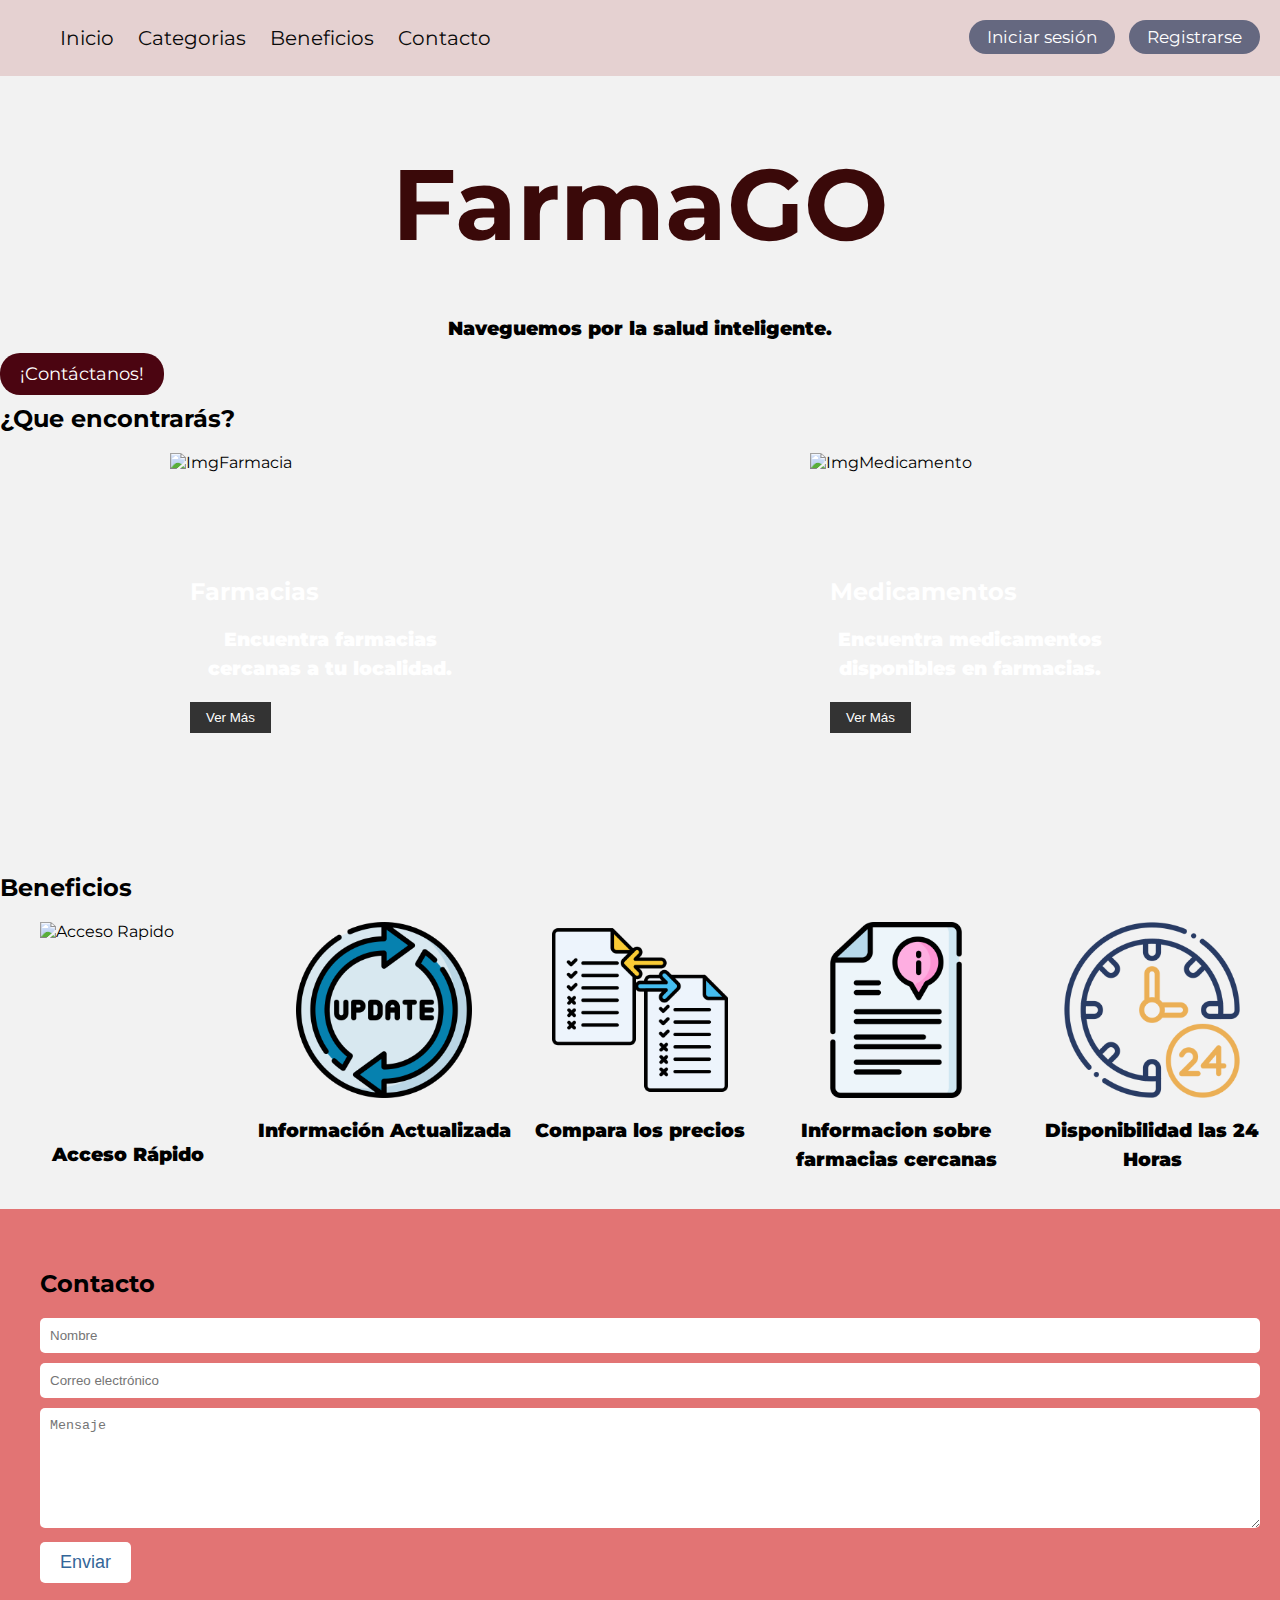
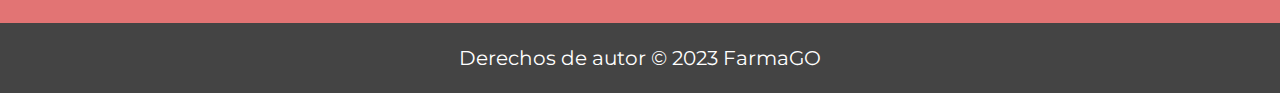
==== index.html @ 6d3fc54b "Add files via upload" ====
<!DOCTYPE html>
<html lang="es">
<head>
    <meta charset="UTF-8">
    <meta name="viewport" content="width=device-width, initial-scale=1.0">
    <title>FarmaGo</title>
    <link rel="preconnect" href="https://fonts.googleapis.com">
  <link rel="preconnect" href="https://fonts.gstatic.com" crossorigin>
  <link href="https://fonts.googleapis.com/css2?family=Montserrat:wght@300&family=Satisfy&display=swap" rel="stylesheet">
  <link rel="stylesheet" href="styles.css"> <!-- Archivo CSS para estilos adicionales -->
  <link rel="icon" href="iconospace.ico">
  <script src="funciones.js"></script> <!-- Archivo JavaScript con las funciones -->
</head>
<body>
    <header>
        <nav>
            <ul>
              <li><a href="#inicio">Inicio</a></li>
              <li><a href="#categorias">Categorias</a></li>
              <li><a href="#Beneficios">Beneficios</a></li>
              <li><a href="#contacto">Contacto</a></li>
      <div id="botones-esquina">
        <button onclick="location.href='iniciar_sesion.html'">Iniciar sesión</button>
        <button onclick="location.href='registrarse.html'">Registrarse</button>
      </div>
            </ul>
          </nav>
    </header>
    <section id="inicio">
        <h1>FarmaGO</h1>
        <p>Naveguemos por la salud inteligente.</p>
        <a href="#contacto" class="cta">¡Contáctanos!</a>
      </section>
      <section id="categorias">
        <h2>¿Que encontrarás?</h2>
        <div class="container">
          <div class="box">
            <img src="Farmacia.png" alt="ImgFarmacia" class="box-image">
            <div class="box-content">
              <h2>Farmacias</h2>
              <p>Encuentra farmacias cercanas a tu localidad.</p>
              <button>Ver Más</button>
            </div>
          </div>
          <div class="box">
            <img src="Medicamento.png" alt="ImgMedicamento" class="box-image">
            <div class="box-content">
              <h2>Medicamentos</h2>
              <p>Encuentra medicamentos disponibles en farmacias.</p>
              <button>Ver Más</button>
            </div>
          </div>
        </div>
      </section>
      <section id="Beneficios">
        <h2>Beneficios</h2>
        <ul>
          <li>
            <img src="AccesoRapido" alt="Acceso Rapido" width="176" height="200">
            <p>Acceso Rápido</p>
          </li>
          <li>
            <img src="InformacionActualizada.png" alt="Acceso a documentacion Actual" width="176" height="150">
            <p>Información Actualizada</p>
          </li>
          <li>
            <img src="CompararPrecios.png" alt="Comparar Precios de productos" width="176" height="200">
            <p>Compara los precios</p>
          </li>
          <li>
            <img src="Informacion.png" alt="Informacion sobre farmacias" width="176" height="200">
            <p>Informacion sobre farmacias cercanas</p>
          </li>
          <li>
            <img src="Atencion24Hrs.png" alt="Disponibilidad 24 Horas" width="176" height="200">
            <p>Disponibilidad las 24 Horas</p>
          </li>
        </ul>
      </section>
      <section id="contacto">
        <h2>Contacto</h2>
        <form id="contacto-form" onsubmit="return mostrarMensaje()">
          <input type="text" name="nombre" placeholder="Nombre" required>
          <input type="email" name="email" placeholder="Correo electrónico" required>
          <textarea name="mensaje" placeholder="Mensaje" required></textarea>
          <input type="submit" value="Enviar">
        </form>
      </section>  
      <footer>
        <p>Derechos de autor &copy; 2023 FarmaGO</p>
      </footer>
</body>
</html>
---- styles.css ----
body {
    font-family: 'Montserrat', sans-serif;
    margin: 0;
    padding: 0;
    background-color: #f2f2f2;
    background-image: url('FondoEntero.png');
    background-repeat: repeat;
    animation: backgroundAnimation 15s linear infinite;
    background-position: bottom;  
  }

  header {
    background-color: #cf96965b;
    padding: 10px;
  }

  nav ul {
    list-style: none;
    padding: 10;
    margin: 20;
  }
  
  nav ul li {
    display: inline;
    margin-right: 0px;
  }
  
  nav ul li a {
    text-decoration: none;
    color: #0a0a0a;
    padding: 10px;
    font-size: 20px;
    border-radius: 10px;
    transition: background-color 0.5s ease;
  }
  
  nav ul li a:hover {
    background-color: rgba(255, 255, 255, 0.17);
  }

  section p {
    font-size: 19px;
    font-weight: 1000;
    font-style: 'Monserrat';
    line-height: 1.5;
  }
  
  h1 {
    color: #3a0909;
    font-size: 100px;
    margin-bottom: 50px;
    text-align: center
  }
  
  p {
    font-size: 20px;
    line-height: 1.5;
    text-align: center;
  }

  .cta {
    display: inline;
    background-color: #4b0511;
    color: #ffffff;
    padding: 10px 20px;
    text-decoration: none;
    border-radius: 20px;
    font-size: 18px;
    margin-top: 20px;
  }
  
  .cta:hover{
    background-color: #253c46;
  }

  .container {
    display: flex;
    justify-content: space-around;
  }

  .box {
    width: 300px;
    height: 300px;
    position: relative;
    overflow: hidden;
  }

  .box-image {
    width: 100%;
    height: 100%;
    object-fit: cover;
  }

  .box-content {
    position: absolute;
    bottom: 20px;
    left: 20px;
    color: white;
  }
  
  button {
    background-color: #333;
    color: white;
    padding: 8px 16px;
    border: none;
    cursor: pointer;
  }
  
  #Beneficios h2 {
    margin-top: 120px;
  }
  
  #Beneficios ul {
    display: flex;
    flex-wrap: wrap; 
    justify-content: space-between;
    list-style-type: none;
    padding: 0;
  }
  
  #Beneficios li {
    flex: 1; /* Hace que los elementos tengan igual ancho y se ajusten horizontalmente */
    margin-bottom: 0px; /* Espacio entre elementos en la dirección vertical */
  }
  
  #Beneficios img {
    max-width: 100%;
    height: auto;
    display: block;
    margin: 0 auto;
  }
  
  #Beneficios li:last-child {
    margin-right: 0; /* Elimina el margen derecho de la última imagen */
  }

  
  #Beneficios p {
    text-align: center;
  
  }

  #contacto {
    background-color: #e27474;
    padding: 40px;
  }
  
  #contacto h2 {
    color: #000000;
    font-size: 24px;
    margin-bottom: 20px;
  }
  
  #contacto input[type="text"],
  #contacto input[type="email"],
  #contacto textarea {
    width: 100%;
    padding: 10px;
    margin-bottom: 10px;
    border-radius: 5px;
    border: none;
  }
  
  #contacto textarea {
    height: 100px;
  }
  
  #contacto input[type="submit"] {
    display: block;
    background-color: #fff;
    color: #336699;
    border: none;
    padding: 10px 20px;
    border-radius: 5px;
    font-size: 18px;
    cursor: pointer;
  }
  
  footer {
    background-color: #444;
    color: #fff;
    padding: 20px;
    text-align: center;
  }
  
  footer p {
    margin: 0;
  }
  
  /* Estilos para los botones de inicio de sesión y registro */
  #botones-esquina {
    position: absolute;
    top: 20px;
    right: 20px;
    z-index: 9999;
    transition: top 0.5s ease;
  }
  
  #botones-esquina button {
    font-family: 'Montserrat', sans-serif;
    background-color: #656880;
    color: #ffffff;
    border: none;
    padding: 7px 18px;
    border-radius: 20px;
    font-size: 17px;
    margin-left: 10px;
    cursor: pointer;
    transition: background-color 0.5s ease;
  }
  
  #botones-esquina button:hover {
    background-color: #88b1da;
  }
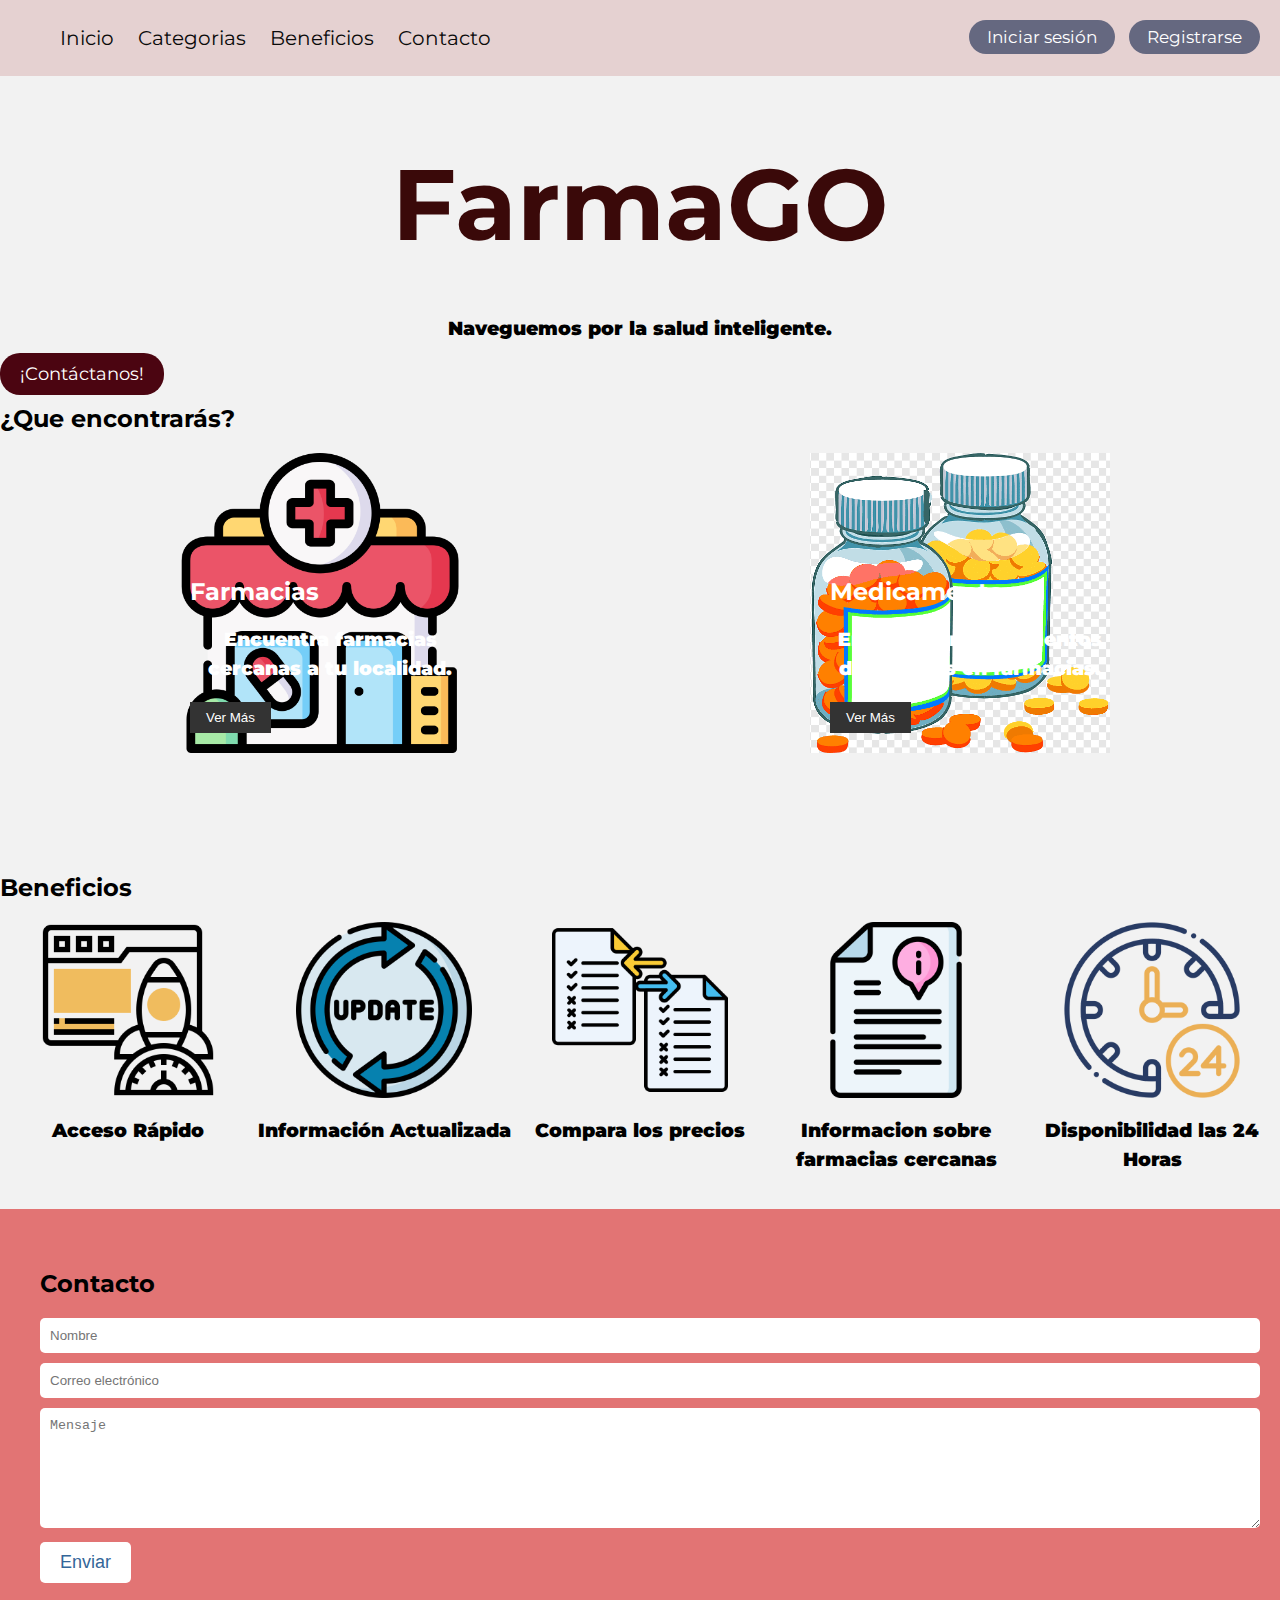
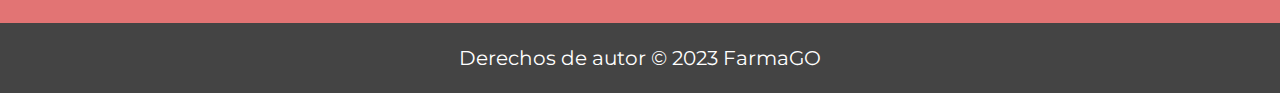
==== commit b3a89394: "Update index.html" ====
--- a/index.html
+++ b/index.html
@@ -56,7 +56,7 @@
         <h2>Beneficios</h2>
         <ul>
           <li>
-            <img src="AccesoRapido" alt="Acceso Rapido" width="176" height="200">
+            <img src="AccesoRapido.png" alt="Acceso Rapido" width="176" height="200">
             <p>Acceso Rápido</p>
           </li>
           <li>
@@ -90,4 +90,4 @@
         <p>Derechos de autor &copy; 2023 FarmaGO</p>
       </footer>
 </body>
-</html>+</html>
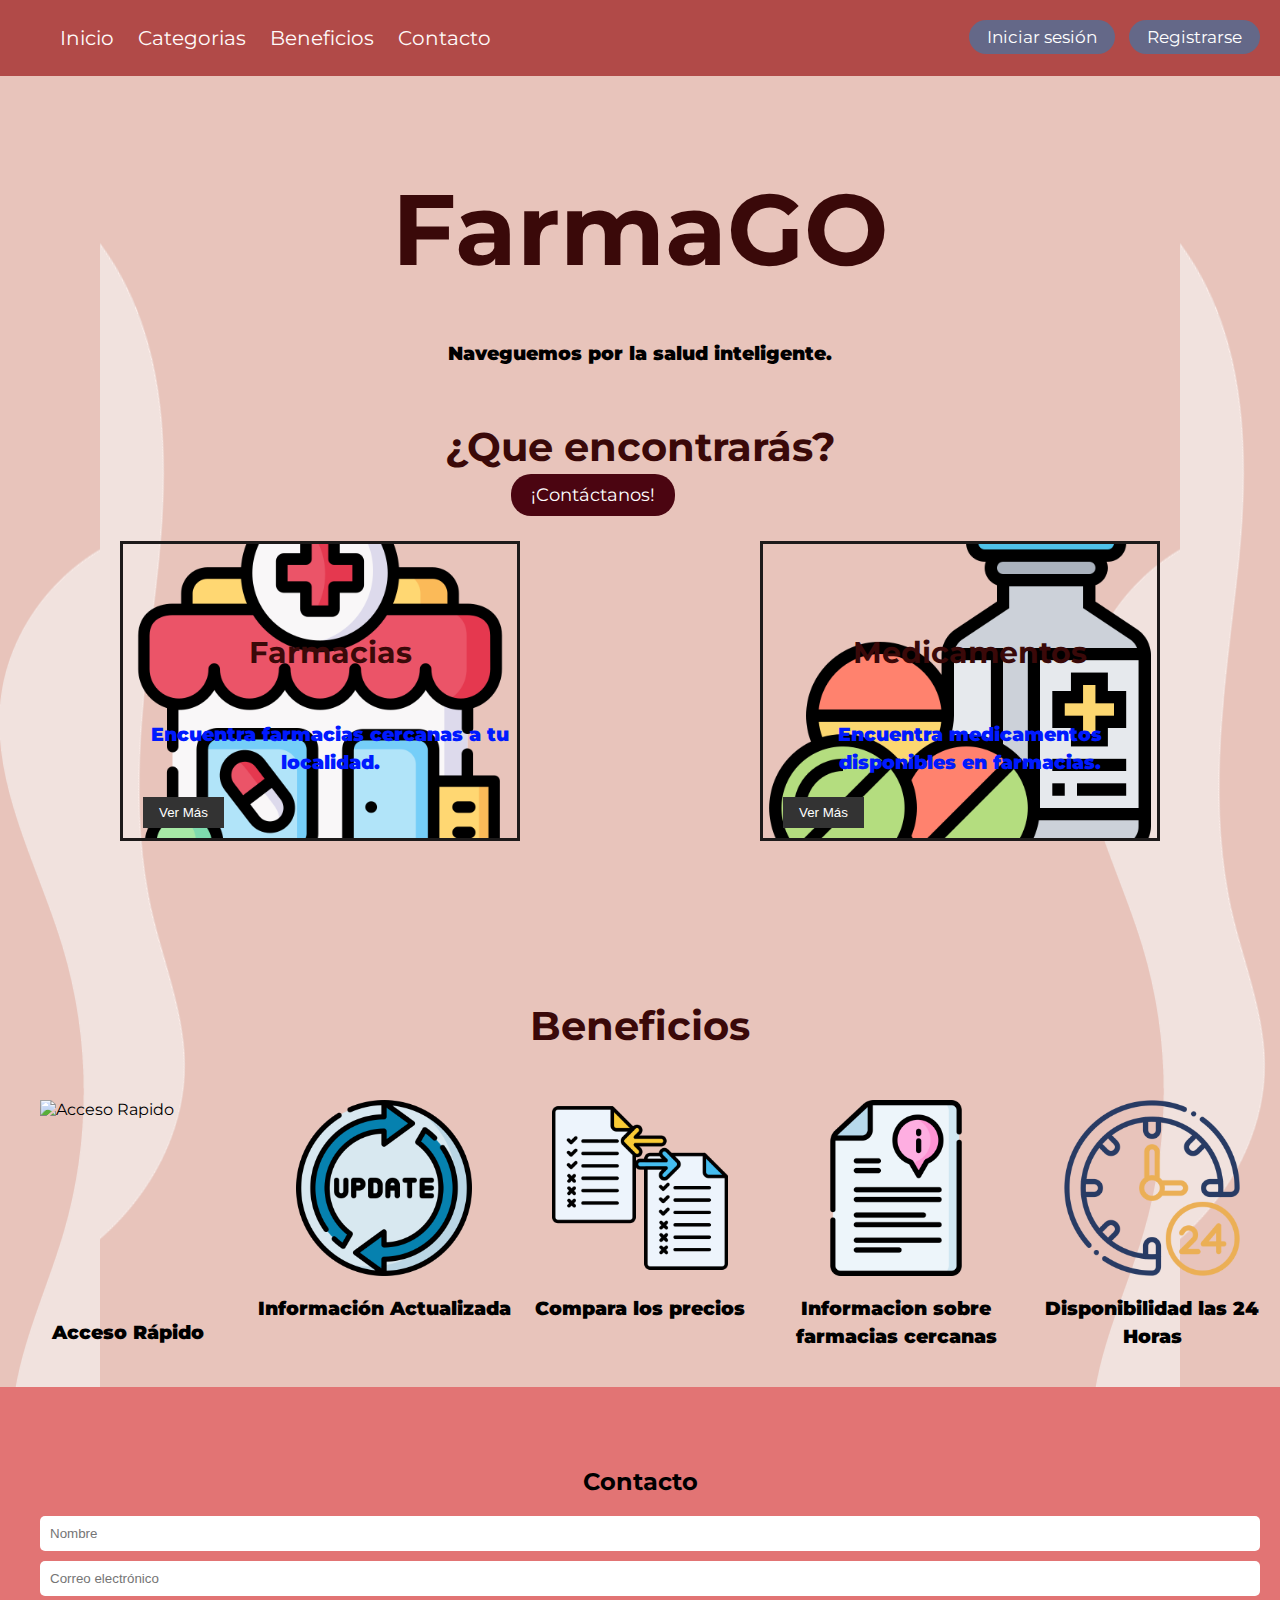
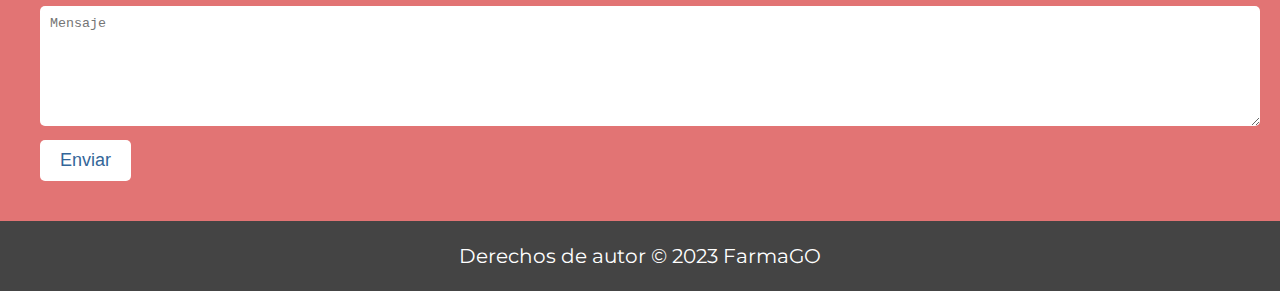
==== commit 112a3f2f: "Add files via upload" ====
--- a/index.html
+++ b/index.html
@@ -37,7 +37,7 @@
           <div class="box">
             <img src="Farmacia.png" alt="ImgFarmacia" class="box-image">
             <div class="box-content">
-              <h2>Farmacias</h2>
+              <h3>Farmacias</h3>
               <p>Encuentra farmacias cercanas a tu localidad.</p>
               <button>Ver Más</button>
             </div>
@@ -45,7 +45,7 @@
           <div class="box">
             <img src="Medicamento.png" alt="ImgMedicamento" class="box-image">
             <div class="box-content">
-              <h2>Medicamentos</h2>
+              <h3>Medicamentos</h3>
               <p>Encuentra medicamentos disponibles en farmacias.</p>
               <button>Ver Más</button>
             </div>
@@ -56,7 +56,7 @@
         <h2>Beneficios</h2>
         <ul>
           <li>
-            <img src="AccesoRapido.png" alt="Acceso Rapido" width="176" height="200">
+            <img src="AccesoRapido" alt="Acceso Rapido" width="176" height="200">
             <p>Acceso Rápido</p>
           </li>
           <li>
@@ -90,4 +90,4 @@
         <p>Derechos de autor &copy; 2023 FarmaGO</p>
       </footer>
 </body>
-</html>
+</html>--- a/styles.css
+++ b/styles.css
@@ -10,7 +10,7 @@
   }
 
   header {
-    background-color: #cf96965b;
+    background-color: #a73535da;
     padding: 10px;
   }
 
@@ -27,7 +27,7 @@
   
   nav ul li a {
     text-decoration: none;
-    color: #0a0a0a;
+    color: #fffafa;
     padding: 10px;
     font-size: 20px;
     border-radius: 10px;
@@ -48,6 +48,22 @@
   h1 {
     color: #3a0909;
     font-size: 100px;
+    margin-bottom: 50px;
+    text-align: center;
+    padding-top: 25px;
+  }
+
+  h2 {
+    color: #3a0909;
+    font-size: 40px;
+    margin-bottom: 50px;
+    text-align: center;
+    padding-top:20px;
+  }
+
+  h3 {
+    color: #3a0909;
+    font-size: 30px;
     margin-bottom: 50px;
     text-align: center
   }
@@ -67,6 +83,9 @@
     border-radius: 20px;
     font-size: 18px;
     margin-top: 20px;
+    position: absolute;
+    top: 12cm;
+    right: 16cm;
   }
   
   .cta:hover{
@@ -79,10 +98,13 @@
   }
 
   .box {
-    width: 300px;
+    width: 400px;
     height: 300px;
     position: relative;
     overflow: hidden;
+    border: 3px solid #1d1a1a; /* Añade un borde de 2px sólido de color gris claro */
+    box-sizing: border-box; /* Asegura que el tamaño total del elemento incluya el borde */
+    margin: 20px; /* Añade un margen entre los cuadros para separarlos visualmente */
   }
 
   .box-image {
@@ -93,9 +115,9 @@
 
   .box-content {
     position: absolute;
-    bottom: 20px;
+    bottom: 10px;
     left: 20px;
-    color: white;
+    color: rgb(0, 26, 255);
   }
   
   button {
@@ -103,9 +125,12 @@
     color: white;
     padding: 8px 16px;
     border: none;
-    cursor: pointer;
-  }
-  
+    cursor: pointer; 
+  }
+  
+  button:hover{
+    background-color: #49739e;
+  }
   #Beneficios h2 {
     margin-top: 120px;
   }
@@ -198,7 +223,7 @@
   
   #botones-esquina button {
     font-family: 'Montserrat', sans-serif;
-    background-color: #656880;
+    background-color: #646888;
     color: #ffffff;
     border: none;
     padding: 7px 18px;
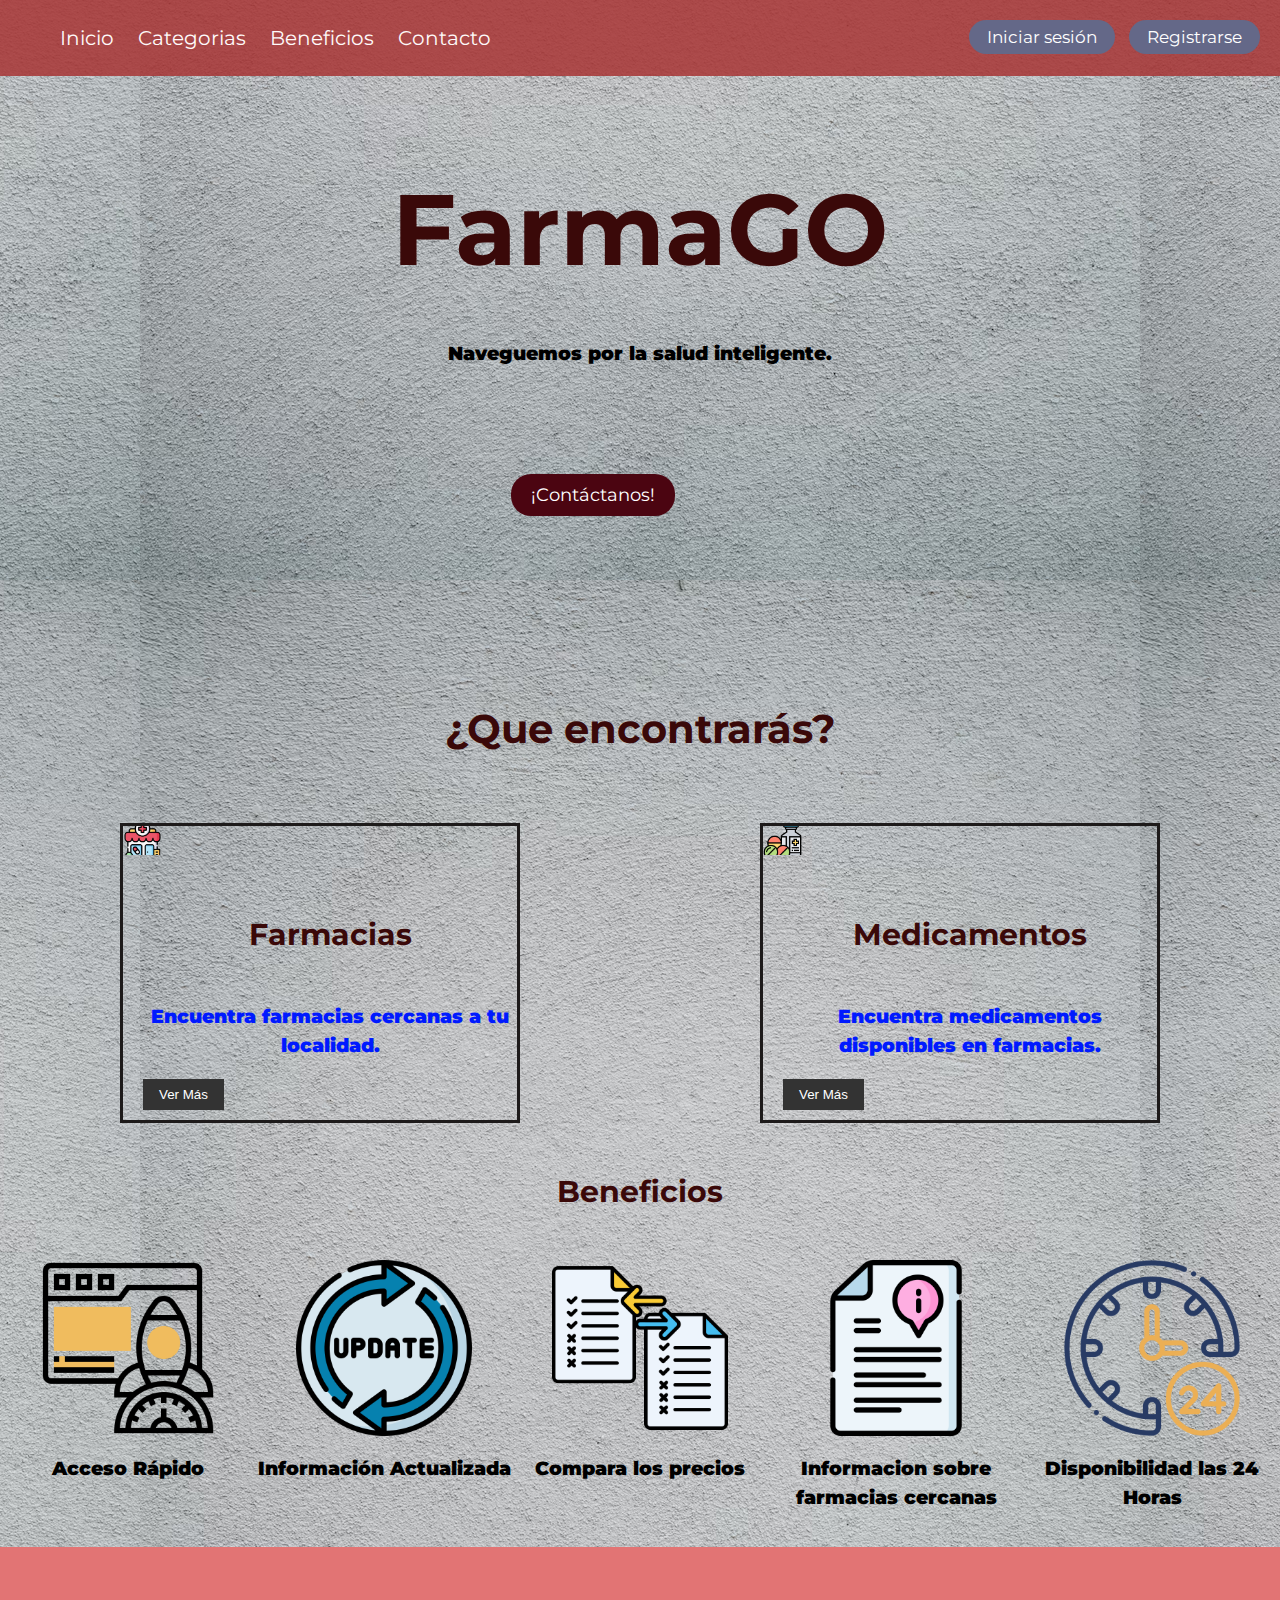
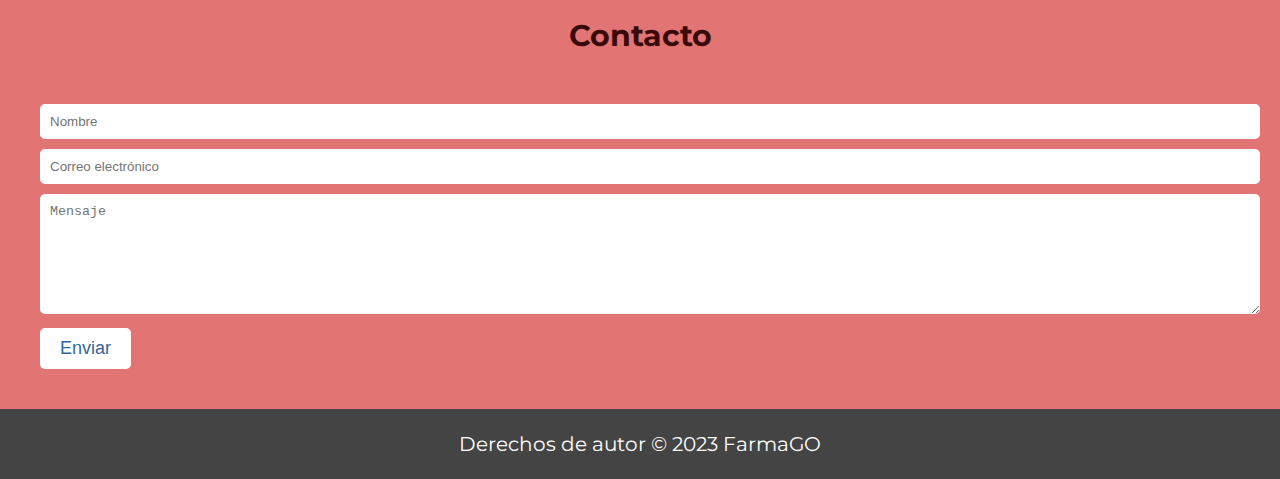
==== commit 3b4cc626: "Add files via upload" ====
--- a/index.html
+++ b/index.html
@@ -32,6 +32,7 @@
         <a href="#contacto" class="cta">¡Contáctanos!</a>
       </section>
       <section id="categorias">
+        
         <h2>¿Que encontrarás?</h2>
         <div class="container">
           <div class="box">
@@ -53,10 +54,10 @@
         </div>
       </section>
       <section id="Beneficios">
-        <h2>Beneficios</h2>
+        <h3>Beneficios</h3>
         <ul>
           <li>
-            <img src="AccesoRapido" alt="Acceso Rapido" width="176" height="200">
+            <img src="AccesoRapido.png" alt="Acceso Rapido" width="176" height="200">
             <p>Acceso Rápido</p>
           </li>
           <li>
@@ -78,7 +79,7 @@
         </ul>
       </section>
       <section id="contacto">
-        <h2>Contacto</h2>
+        <h3>Contacto</h3>
         <form id="contacto-form" onsubmit="return mostrarMensaje()">
           <input type="text" name="nombre" placeholder="Nombre" required>
           <input type="email" name="email" placeholder="Correo electrónico" required>
--- a/styles.css
+++ b/styles.css
@@ -3,7 +3,7 @@
     margin: 0;
     padding: 0;
     background-color: #f2f2f2;
-    background-image: url('FondoEntero.png');
+    background-image: url('Fondo.png');
     background-repeat: repeat;
     animation: backgroundAnimation 15s linear infinite;
     background-position: bottom;  
@@ -58,7 +58,7 @@
     font-size: 40px;
     margin-bottom: 50px;
     text-align: center;
-    padding-top:20px;
+    padding-top:8cm;
   }
 
   h3 {
@@ -108,8 +108,8 @@
   }
 
   .box-image {
-    width: 100%;
-    height: 100%;
+    width: 10%;
+    height: 10%;
     object-fit: cover;
   }
 
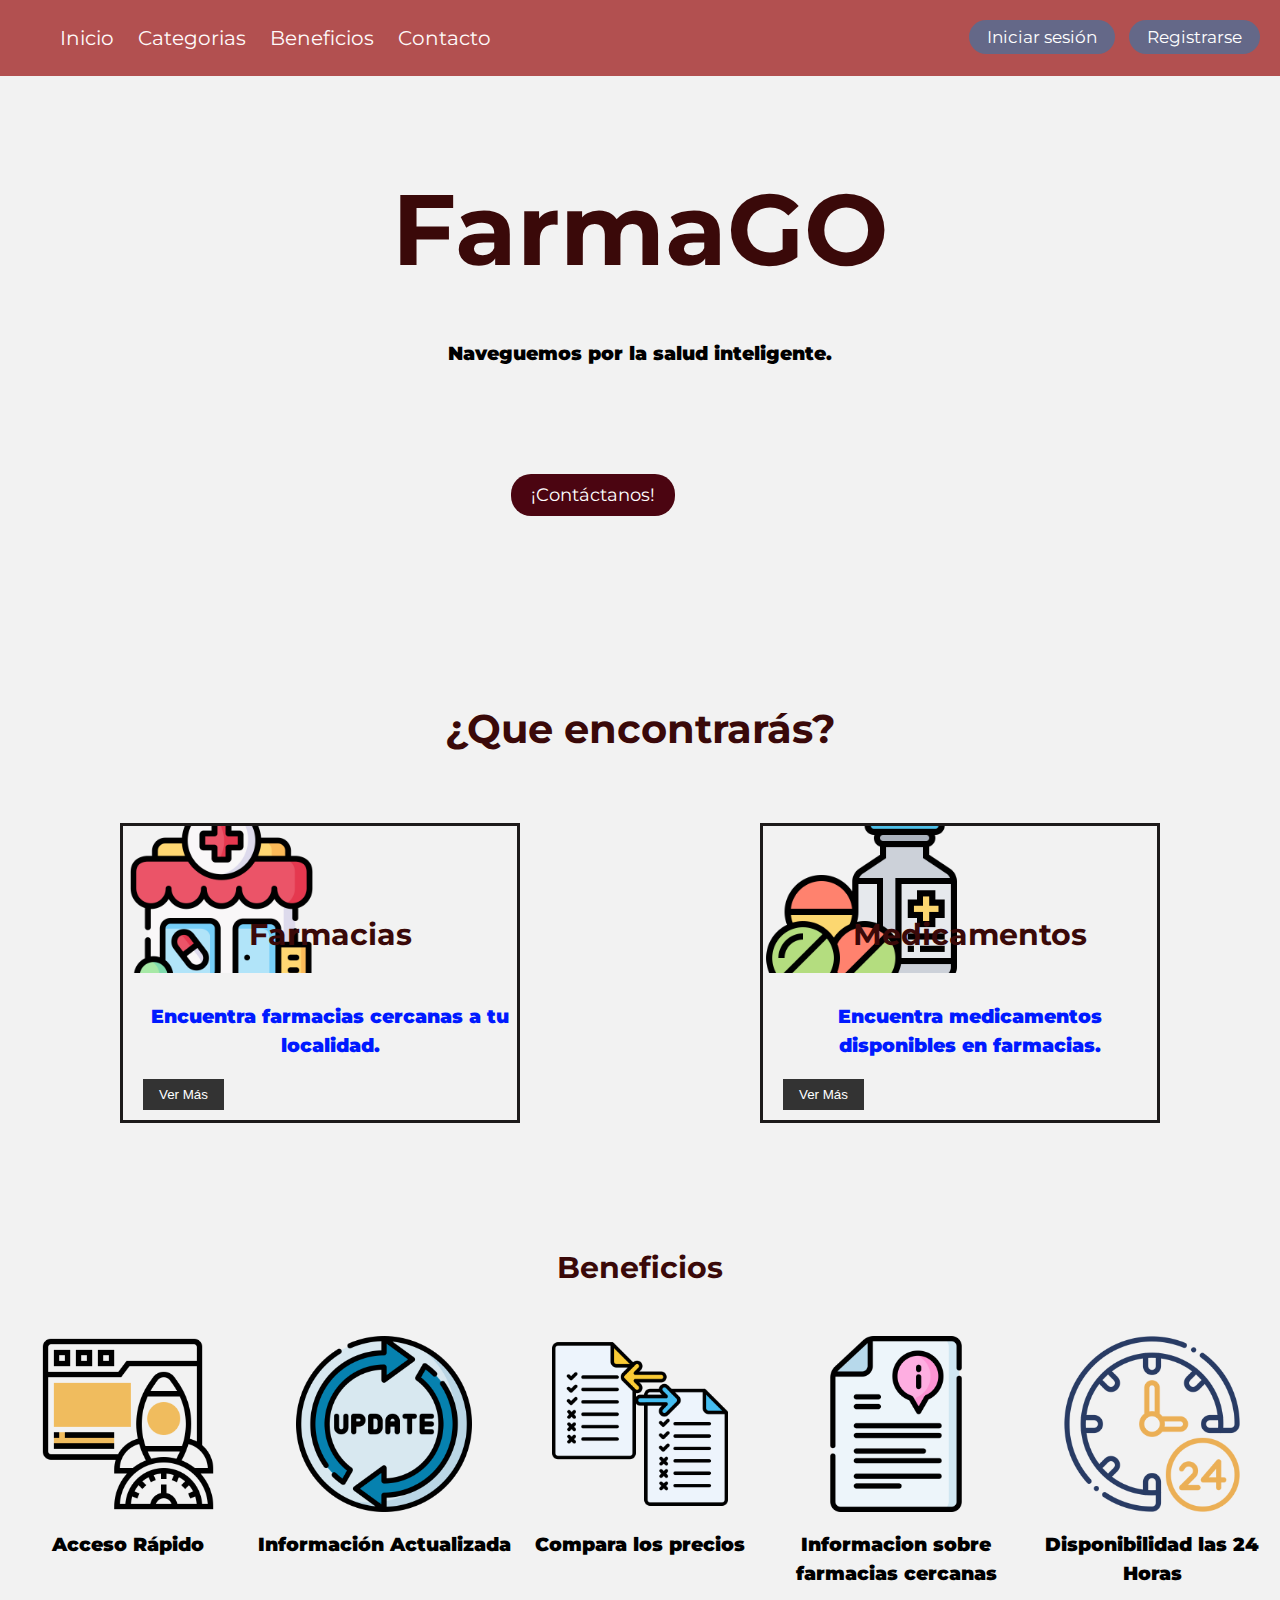
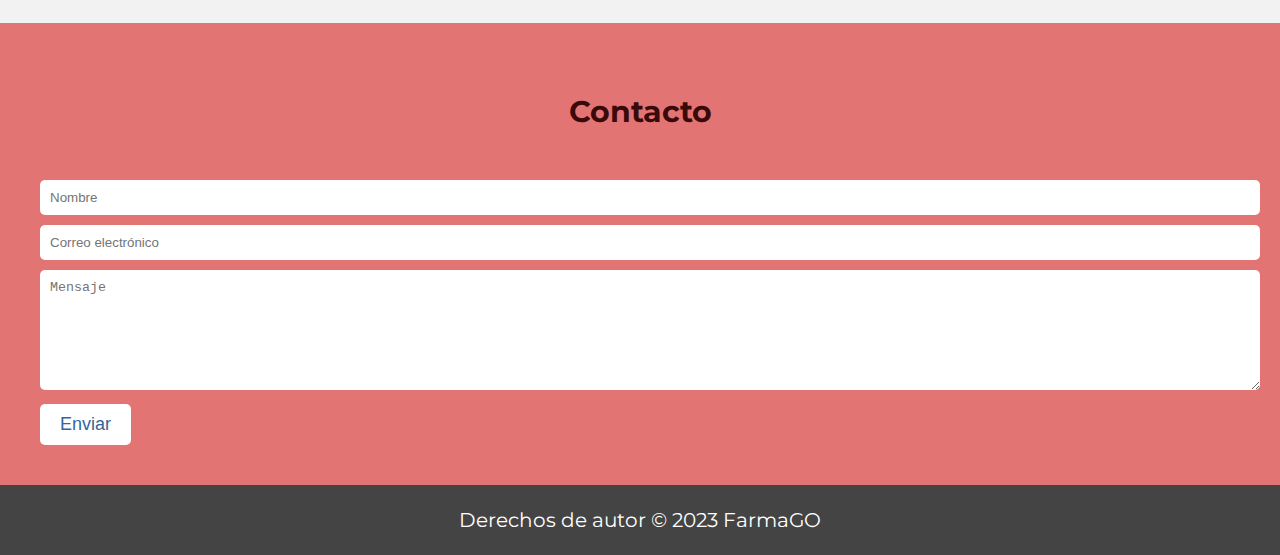
==== commit 68ccc1ba: "Update index.html" ====
--- a/index.html
+++ b/index.html
@@ -54,6 +54,10 @@
         </div>
       </section>
       <section id="Beneficios">
+          <br>
+           <br>
+           <br>
+           <br>
         <h3>Beneficios</h3>
         <ul>
           <li>
@@ -91,4 +95,4 @@
         <p>Derechos de autor &copy; 2023 FarmaGO</p>
       </footer>
 </body>
-</html>+</html>
--- a/styles.css
+++ b/styles.css
@@ -3,7 +3,6 @@
     margin: 0;
     padding: 0;
     background-color: #f2f2f2;
-    background-image: url('Fondo.png');
     background-repeat: repeat;
     animation: backgroundAnimation 15s linear infinite;
     background-position: bottom;  
@@ -108,8 +107,8 @@
   }
 
   .box-image {
-    width: 10%;
-    height: 10%;
+    width: 50%;
+    height: 50%;
     object-fit: cover;
   }
 
@@ -238,4 +237,4 @@
     background-color: #88b1da;
   }
 
-  +  
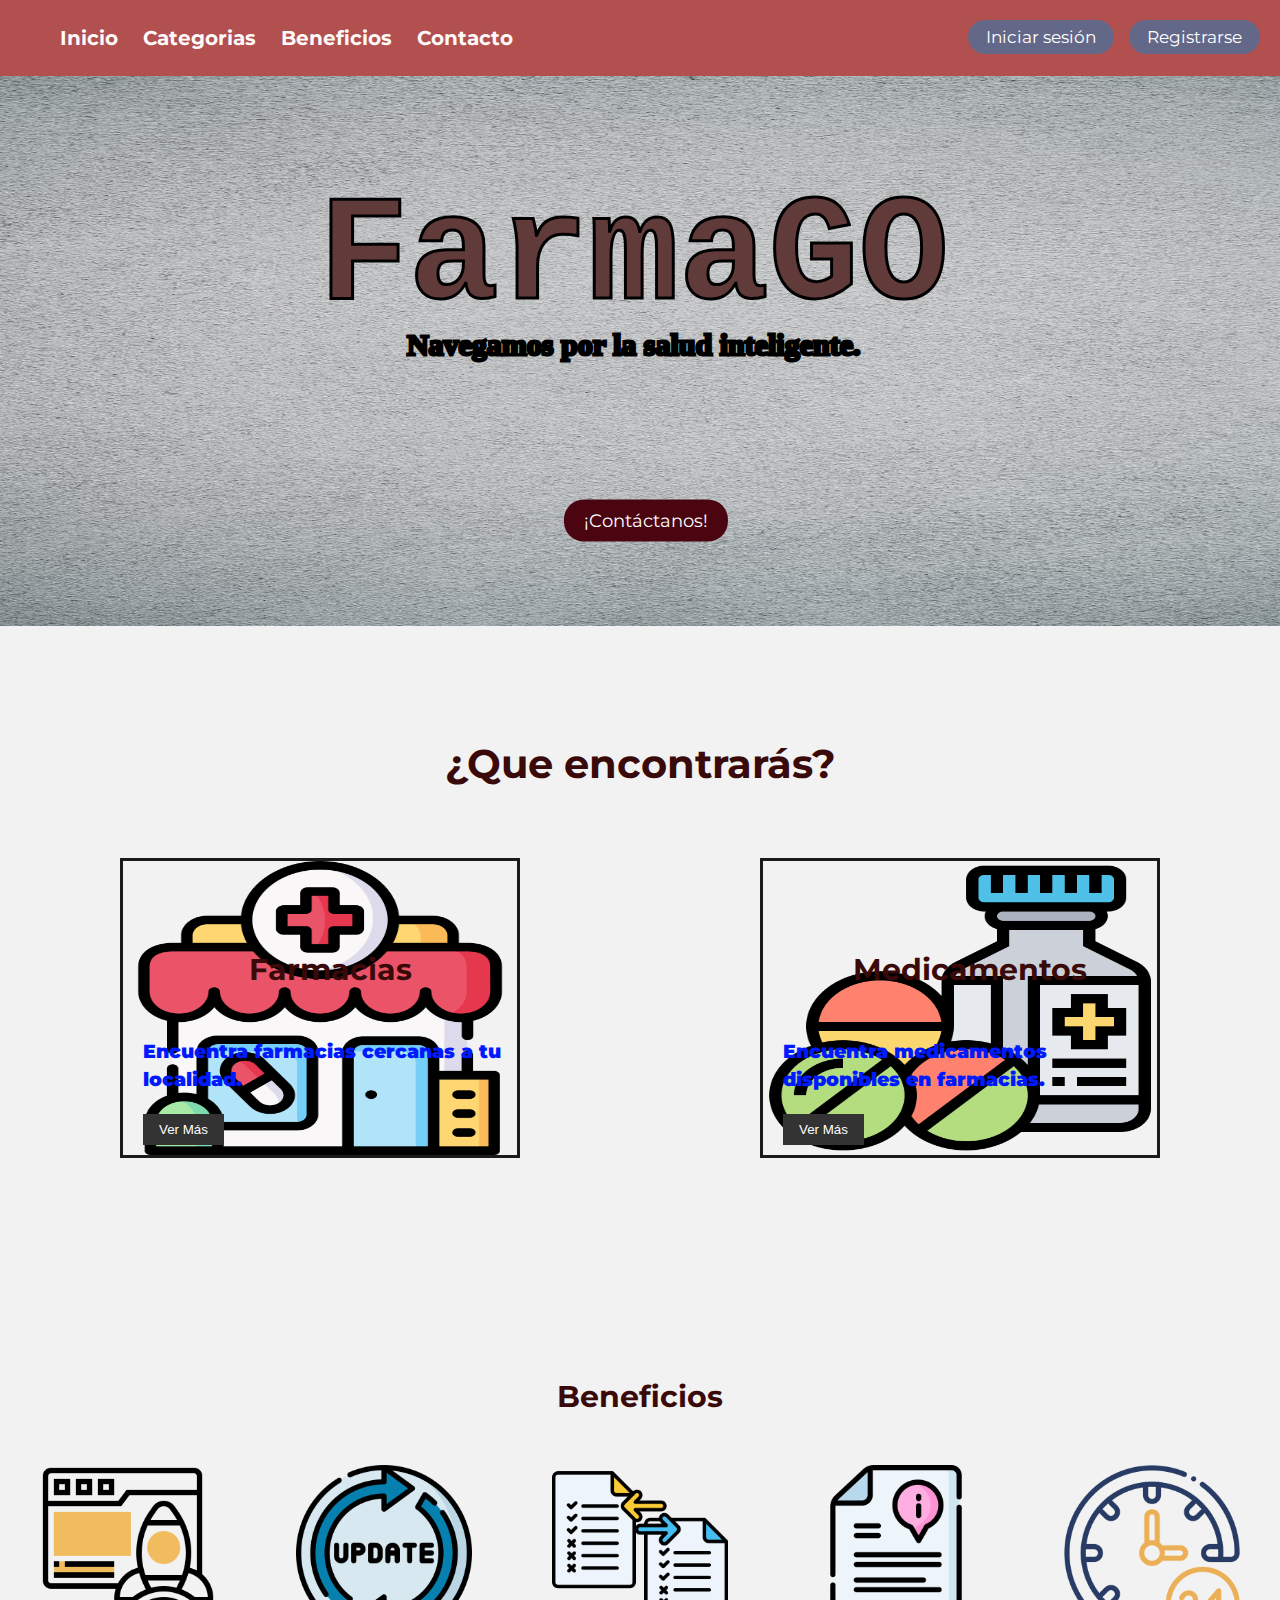
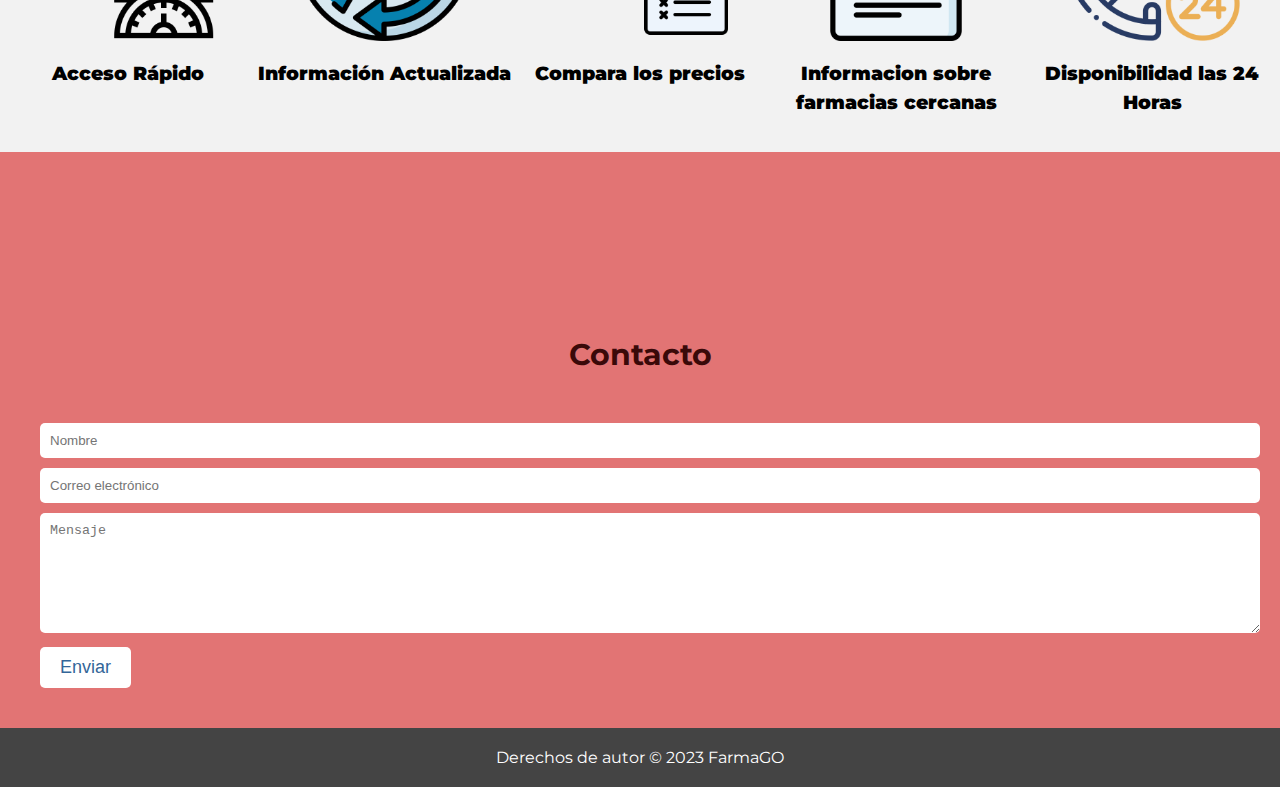
==== commit 93f72a7b: "Add files via upload" ====
--- a/index.html
+++ b/index.html
@@ -24,15 +24,20 @@
         <button onclick="location.href='registrarse.html'">Registrarse</button>
       </div>
             </ul>
-          </nav>
+        </nav>
     </header>
     <section id="inicio">
+    <div class="contenedor-imagen">
+      <img class="imagen" src="Fondo.png" alt="Imagen de Inicio">
+      <div class="superpuesto">
+        <br>
         <h1>FarmaGO</h1>
-        <p>Naveguemos por la salud inteligente.</p>
+        <p>Navegamos por la salud inteligente.</p>
         <a href="#contacto" class="cta">¡Contáctanos!</a>
+      </div>
+    </div>
       </section>
       <section id="categorias">
-        
         <h2>¿Que encontrarás?</h2>
         <div class="container">
           <div class="box">
@@ -54,10 +59,9 @@
         </div>
       </section>
       <section id="Beneficios">
-          <br>
-           <br>
-           <br>
-           <br>
+        <br>
+        <br>
+        <br>
         <h3>Beneficios</h3>
         <ul>
           <li>
@@ -95,4 +99,4 @@
         <p>Derechos de autor &copy; 2023 FarmaGO</p>
       </footer>
 </body>
-</html>
+</html>--- a/styles.css
+++ b/styles.css
@@ -11,6 +11,7 @@
   header {
     background-color: #a73535da;
     padding: 10px;
+    font-weight: bolder;
   }
 
   nav ul {
@@ -44,33 +45,62 @@
     line-height: 1.5;
   }
   
-  h1 {
-    color: #3a0909;
-    font-size: 100px;
-    margin-bottom: 50px;
-    text-align: center;
-    padding-top: 25px;
-  }
+  .imagen {
+    width: 100%;
+    height: 550px;
+    
+  }
+  
+  .contenedor-imagen {
+    position: relative;
+    text-align: center; /* Alinea el texto al centro */
+    width: 100%; /* Ajusta el ancho de acuerdo a tus necesidades */
+  }
+
+  .superpuesto {
+    position: absolute;
+    top: 50%; /* Ajusta la posición verticalmente */
+    left: 50%; /* Ajusta la posición horizontalmente */
+    transform: translate(-50%, -50%);
+    text-align: center;
+   
+  }
+  
+  .superpuesto h1 {
+    font-size: 150px;
+    font-family: 'Courier New', Courier, monospace;
+    margin: 5;
+    transform: translate(-1%, -40%);
+    color: rgb(97, 58, 58); /* Color del texto */
+    -webkit-text-stroke-width: 3px;
+    -webkit-text-stroke-color: black;
+  }
+  
+  .superpuesto p {
+    font-size: 30px;
+    font-family: Verdana;
+    transform: translate(-1%, -420%);
+    color:rgb(0, 0, 0);
+    -webkit-text-stroke-width: 2px;
+    -webkit-text-stroke-color: rgb(0, 0, 0);
+  }
+
+
 
   h2 {
     color: #3a0909;
     font-size: 40px;
     margin-bottom: 50px;
     text-align: center;
-    padding-top:8cm;
+    padding-top:2cm;
   }
 
   h3 {
     color: #3a0909;
     font-size: 30px;
     margin-bottom: 50px;
-    text-align: center
-  }
-  
-  p {
-    font-size: 20px;
-    line-height: 1.5;
-    text-align: center;
+    text-align: center;
+    padding-top:3cm;
   }
 
   .cta {
@@ -81,10 +111,10 @@
     text-decoration: none;
     border-radius: 20px;
     font-size: 18px;
-    margin-top: 20px;
-    position: absolute;
-    top: 12cm;
-    right: 16cm;
+    margin-top: 1px;
+    position: absolute;
+    top: 10cm;
+    right: 6cm;
   }
   
   .cta:hover{
@@ -107,9 +137,9 @@
   }
 
   .box-image {
-    width: 50%;
-    height: 50%;
-    object-fit: cover;
+    width: 100%;
+    height: 100%;
+    align-items: center;
   }
 
   .box-content {
@@ -237,4 +267,4 @@
     background-color: #88b1da;
   }
 
-  
+  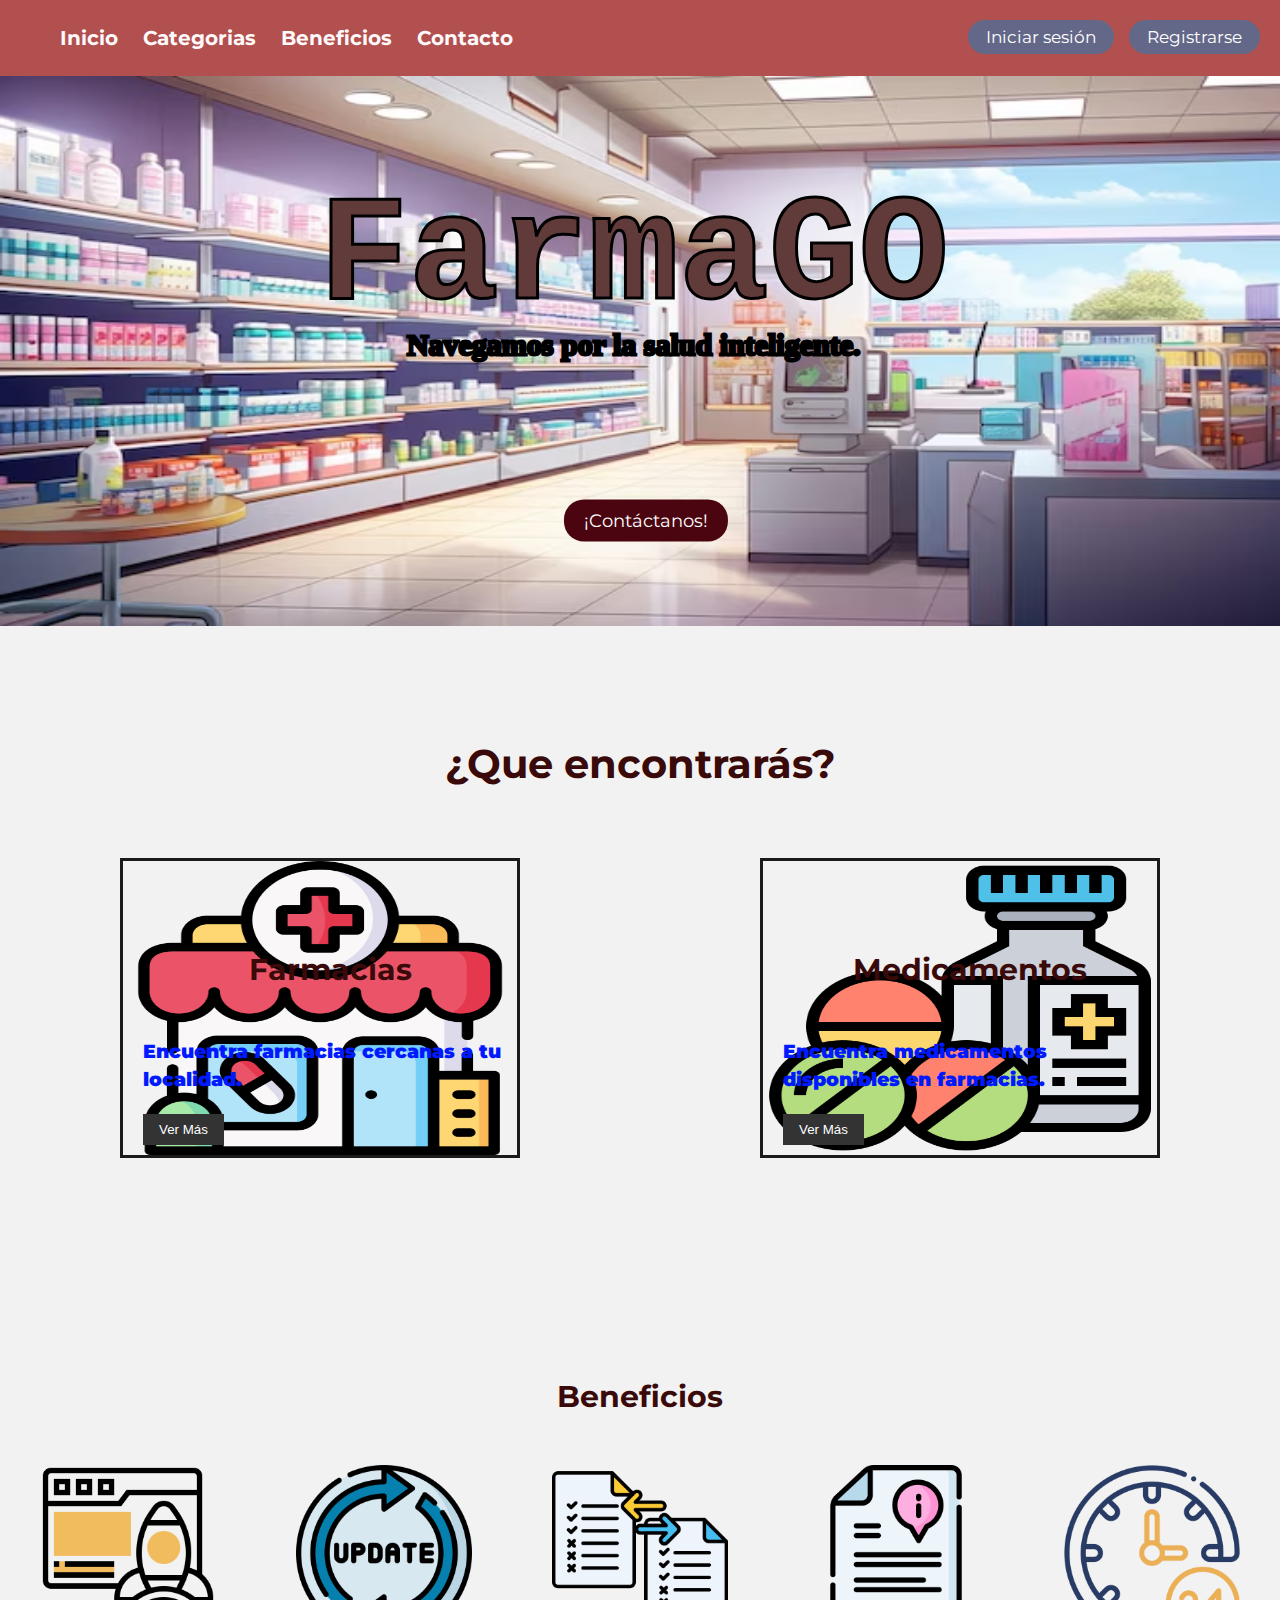
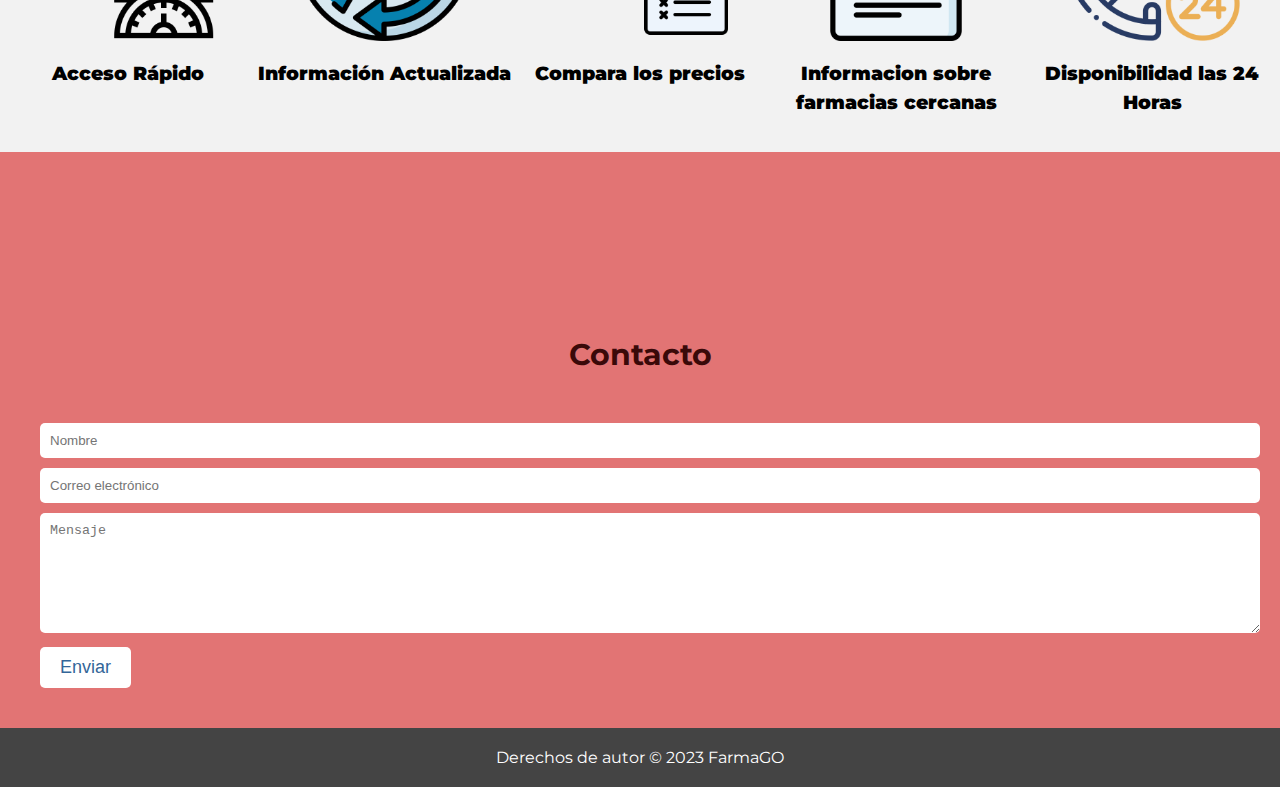
==== commit 9c541ae5: "Update index.html" ====
--- a/index.html
+++ b/index.html
@@ -28,7 +28,7 @@
     </header>
     <section id="inicio">
     <div class="contenedor-imagen">
-      <img class="imagen" src="Fondo.png" alt="Imagen de Inicio">
+      <img class="imagen" src="FondoInicio.png" alt="Imagen de Inicio">
       <div class="superpuesto">
         <br>
         <h1>FarmaGO</h1>
@@ -99,4 +99,4 @@
         <p>Derechos de autor &copy; 2023 FarmaGO</p>
       </footer>
 </body>
-</html>+</html>
